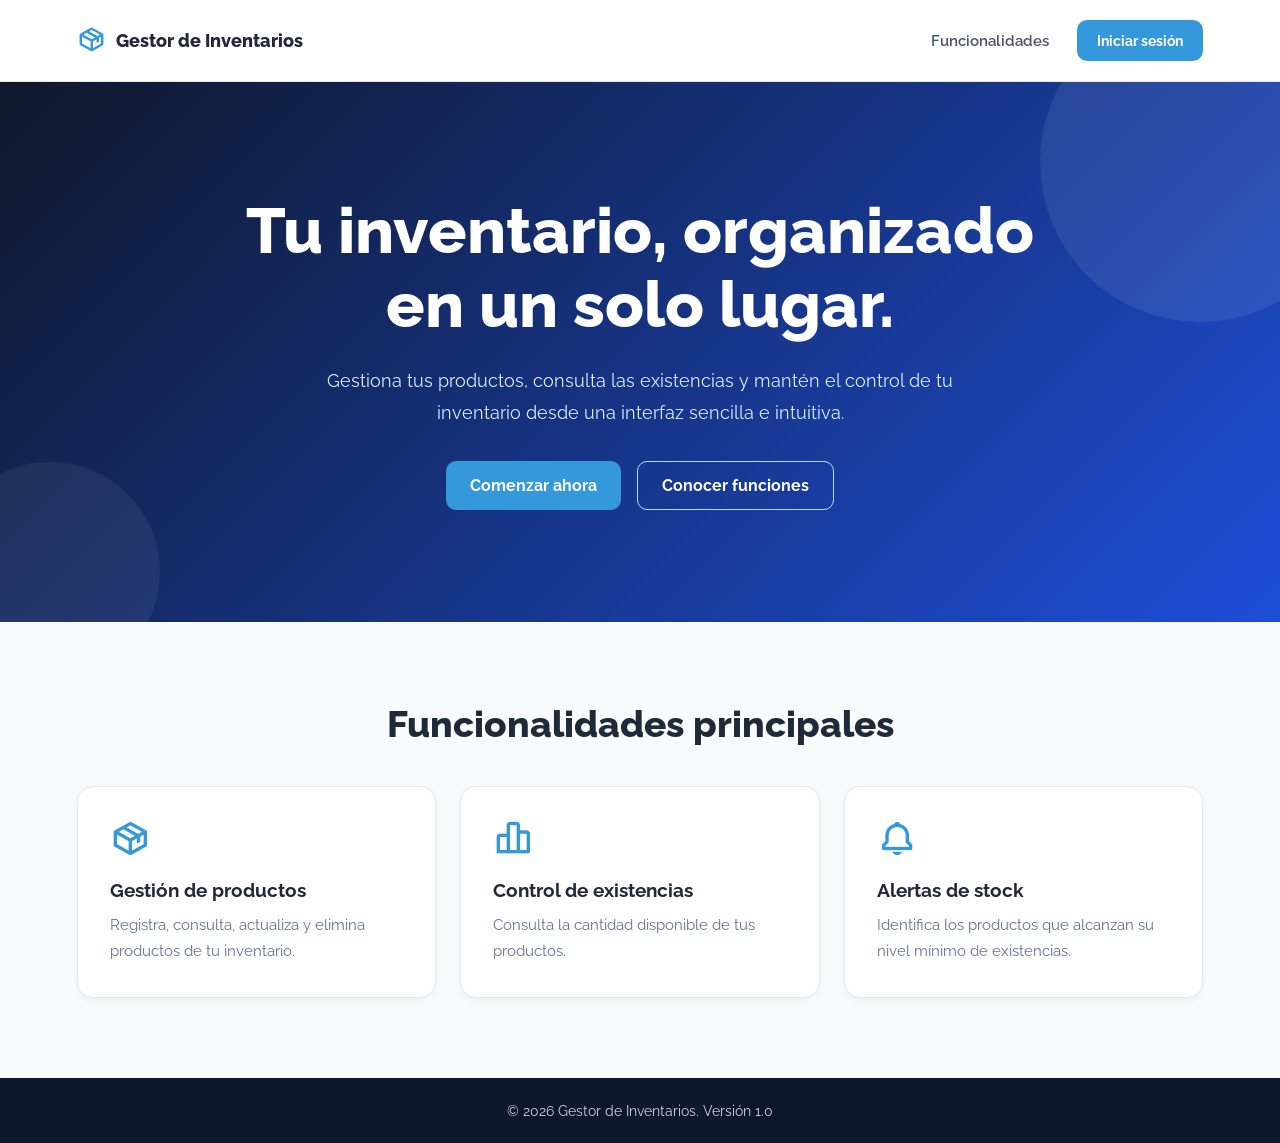
==== index.html @ dc36d88c "Implementa página de inicio con diseño responsive y acceso al sistema" ====
<!DOCTYPE html>
<html lang="es">

<head>

    <!-- Metadatos -->
    <meta charset="UTF-8">
    <meta name="viewport" content="width=device-width, initial-scale=1.0">

    <!-- Estilos -->
    <link rel="stylesheet" href="css/landing.css">

    <!-- Boxicons -->
    <link href="https://unpkg.com/boxicons@2.1.4/css/boxicons.min.css" rel="stylesheet">

    <title>Gestor de Inventarios | Inicio</title>

</head>

<body>
    
    <!-- Encabezado y navegación -->
    <header class="landing__header">

        <a class="landing__brand" href="index.html">
            <i class="bx bx-package" aria-hidden="true"></i>
            Gestor de Inventarios
        </a>

        <nav class="landing__nav" aria-label="Navegación principal">
            <a class="landing__nav-link" href="#funcionalidades">
                Funcionalidades
            </a>

            <a class="landing__nav-button" href="pages/login.html">
                Iniciar sesión
            </a>
        </nav>

    </header>

    <main>

        <!-- Sección principal -->
        <section class="landing__hero">

            <div class="landing__hero-content">

                <h1 class="landing__title">
                    Tu inventario, organizado en un solo lugar.
                </h1>

                <p class="landing__description">
                    Gestiona tus productos, consulta las existencias
                    y mantén el control de tu inventario desde
                    una interfaz sencilla e intuitiva.
                </p>

                <div class="landing__actions">

                    <a class="landing__button landing__button--primary" href="pages/registro.html">
                        Comenzar ahora
                    </a>

                    <a class="landing__button landing__button--secondary" href="#funcionalidades">
                        Conocer funciones
                    </a>

                </div>

            </div>

        </section>

        <!-- Funcionalidades principales -->
        <section class="landing__features" id="funcionalidades">

            <h2 class="landing__section-title">
                Funcionalidades principales
            </h2>

            <div class="landing__features-grid">

                <article class="landing__card">
                    <i class="bx bx-package landing__card-icon" aria-hidden="true"></i>
                    <h3 class="landing__card-title">Gestión de productos</h3>
                    <p class="landing__card-description">
                        Registra, consulta, actualiza y elimina
                        productos de tu inventario.
                    </p>
                </article>

                <article class="landing__card">
                    <i class="bx bx-bar-chart-alt-2 landing__card-icon" aria-hidden="true"></i>
                    <h3 class="landing__card-title">Control de existencias</h3>
                    <p class="landing__card-description">
                        Consulta la cantidad disponible de
                        tus productos.
                    </p>
                </article>

                <article class="landing__card">
                    <i class="bx bx-bell landing__card-icon" aria-hidden="true"></i>
                    <h3 class="landing__card-title">Alertas de stock</h3>
                    <p class="landing__card-description">
                        Identifica los productos que alcanzan
                        su nivel mínimo de existencias.
                    </p>
                </article>

            </div>

        </section>

    </main>

    <!-- Pie de página -->
    <footer class="landing__footer">
        <p>
            &copy; 2026 Gestor de Inventarios.
            Versión 1.0
        </p>
    </footer>

</body>

</html>
---- css/landing.css ----
@import url('https://fonts.googleapis.com/css2?family=Raleway:wght@400;500;600;700;800&display=swap');

/* Configuración global */
* {
    box-sizing: border-box;
}

html {
    scroll-behavior: smooth;
}

body {
    margin: 0;
    font-family: 'Raleway', sans-serif;
    color: #1f2937;
    background-color: #f8fafc;
}

/* Encabezado principal */
.landing__header {
    display: flex;
    justify-content: space-between;
    align-items: center;
    gap: 24px;
    padding: 20px 6%;
    background-color: #ffffff;
    border-bottom: 1px solid #e5e7eb;
    cursor: default;
}

/* Nombre e icono del sistema */
.landing__brand {
    display: inline-flex;
    align-items: center;
    gap: 10px;
    color: #1f2937;
    font-size: 1.1rem;
    font-weight: 800;
    text-decoration: none;
}

.landing__brand i {
    color: #3498db;
    font-size: 1.8rem;
}

/* Navegación */
.landing__nav {
    display: flex;
    align-items: center;
    gap: 28px;
}

.landing__nav-link {
    color: #475569;
    font-size: 0.95rem;
    font-weight: 600;
    text-decoration: none;
}

.landing__nav-link:hover {
    color: #2563eb;
}

/* Botón del encabezado */
.landing__nav-button {
    display: inline-block;
    padding: 12px 20px;
    background-color: #3498db;
    color: #ffffff;
    border-radius: 10px;
    font-size: 0.9rem;
    font-weight: 700;
    text-decoration: none;
    transition: background-color 0.2s ease;
}

.landing__nav-button:hover {
    background-color: #287db4;
}

/* Sección principal Hero */
.landing__hero {
    position: relative;
    display: flex;
    align-items: center;
    justify-content: center;
    min-height: 540px;
    padding: 90px 6%;
    overflow: hidden;
    background: linear-gradient(135deg, #0f172a 0%, #1d4ed8 100%);
    color: #ffffff;
}

/* Círculo decorativo superior derecho */
.landing__hero::before {
    content: "";
    position: absolute;
    width: 320px;
    height: 320px;
    top: -80px;
    right: -80px;
    border-radius: 50%;
    background-color: rgba(255, 255, 255, 0.08);
    pointer-events: none;
}

/* Círculo decorativo inferior izquierdo */
.landing__hero::after {
    content: "";
    position: absolute;
    width: 220px;
    height: 220px;
    bottom: -60px;
    left: -60px;
    border-radius: 50%;
    background-color: rgba(255, 255, 255, 0.06);
    pointer-events: none;
}

/* Contenido principal del Hero */
.landing__hero-content {
    position: relative;
    z-index: 1;
    width: 100%;
    max-width: 850px;
    text-align: center;
    cursor: default;
}

/* Título principal */
.landing__title {
    margin: 0 0 24px;
    font-size: clamp(2.2rem, 5vw, 4rem);
    font-weight: 800;
    line-height: 1.15;
}

/* Descripción del sistema */
.landing__description {
    max-width: 650px;
    margin: 0 auto 32px;
    color: #dbeafe;
    font-size: 1.1rem;
    line-height: 1.8;
}

/* Contenedor de botones */
.landing__actions {
    display: flex;
    justify-content: center;
    flex-wrap: wrap;
    gap: 16px;
}

/* Estilos generales de los botones */
.landing__button {
    display: inline-flex;
    justify-content: center;
    align-items: center;
    min-height: 48px;
    padding: 14px 24px;
    border-radius: 10px;
    font-size: 1rem;
    font-weight: 700;
    text-decoration: none;
    transition: background-color 0.2s ease, transform 0.2s ease;
}

/* Botón principal */
.landing__button--primary {
    background-color: #3498db;
    color: #ffffff;
}

.landing__button--primary:hover {
    background-color: #287db4;
    transform: translateY(-2px);
}

/* Botón secundario */
.landing__button--secondary {
    border: 1px solid #bfdbfe;
    color: #ffffff;
    background-color: transparent;
}

.landing__button--secondary:hover {
    background-color: rgba(255, 255, 255, 0.12);
}

/* Sección de funcionalidades */
.landing__features {
    padding: 80px 6%;
    background-color: #f8fafc;
    scroll-margin-top: 24px;
}

/* Título de sección */
.landing__section-title {
    margin: 0 0 40px;
    text-align: center;
    font-size: clamp(1.7rem, 3vw, 2.3rem);
    font-weight: 800;
    color: #1f2937;
}

/* Cuadrícula de tarjetas */
.landing__features-grid {
    display: grid;
    grid-template-columns: repeat(3, minmax(0, 1fr));
    gap: 24px;
    max-width: 1150px;
    margin: 0 auto;
}

/* Tarjeta individual */
.landing__card {
    padding: 32px;
    background-color: #ffffff;
    border: 1px solid #e5e7eb;
    border-radius: 16px;
    box-shadow: 0 2px 6px rgba(0, 0, 0, 0.05);
}

/* Icono de la tarjeta */
.landing__card-icon {
    display: inline-block;
    margin-bottom: 20px;
    color: #3498db;
    font-size: 2.5rem;
}

/* Título de la tarjeta */
.landing__card-title {
    margin: 0 0 12px;
    font-size: 1.2rem;
    font-weight: 700;
    color: #1f2937;
}

/* Descripción de la tarjeta */
.landing__card-description {
    margin: 0;
    color: #64748b;
    font-size: 0.95rem;
    line-height: 1.7;
}

/* Pie de página */
.landing__footer {
    padding: 24px 6%;
    text-align: center;
    background-color: #0f172a;
    color: #cbd5e1;
}

.landing__footer p {
    margin: 0;
    font-size: 0.9rem;
}

/* Accesibilidad al navegar con teclado */
.landing__brand:focus-visible,
.landing__nav a:focus-visible,
.landing__button:focus-visible {
    outline: 3px solid #93c5fd;
    outline-offset: 4px;
}

/* Adaptación para tabletas */
@media (max-width: 900px) {

    .landing__features-grid {
        grid-template-columns: repeat(2, minmax(0, 1fr));
    }

    .landing__hero {
        min-height: 480px;
        padding: 80px 6%;
    }
}

/* Adaptación para celulares */
@media (max-width: 600px) {

    .landing__header {
        padding: 16px 5%;
        gap: 12px;
    }

    .landing__brand {
        font-size: 0.9rem;
    }

    .landing__brand i {
        font-size: 1.5rem;
    }

    .landing__nav {
        gap: 12px;
    }

    .landing__nav-link {
        display: none;
    }

    .landing__nav-button {
        padding: 10px 12px;
        font-size: 0.8rem;
        white-space: nowrap;
    }

    .landing__hero {
        min-height: 480px;
        padding: 70px 24px;
    }

    .landing__title {
        font-size: clamp(2rem, 8vw, 2.8rem);
    }

    .landing__description {
        font-size: 1rem;
        line-height: 1.6;
    }

    .landing__actions {
        flex-direction: column;
    }

    .landing__button {
        width: 100%;
    }

    .landing__features {
        padding: 60px 20px;
    }

    .landing__features-grid {
        grid-template-columns: 1fr;
    }

    .landing__card {
        padding: 26px;
    }

    /* Reducir los círculos en celulares */
    .landing__hero::before {
        width: 200px;
        height: 200px;
        top: -70px;
        right: -90px;
    }

    .landing__hero::after {
        width: 150px;
        height: 150px;
        bottom: -60px;
        left: -70px;
    }
}
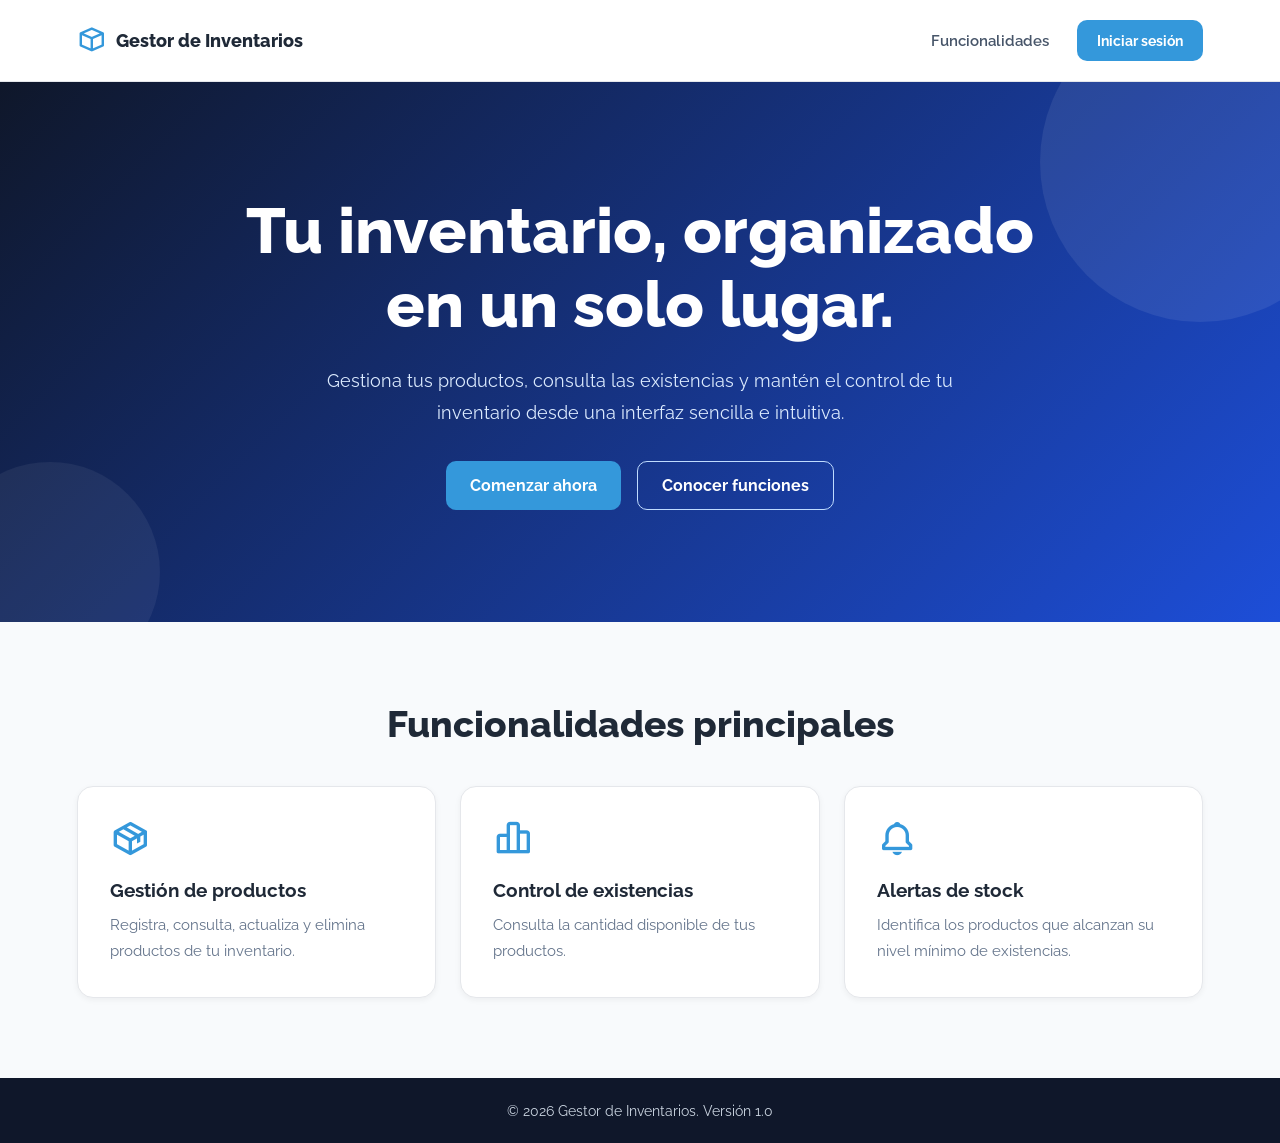
==== commit 129aa76e: "Actualiza favicon, titulos y metadatos y elimina imagenes sin uso" ====
--- a/index.html
+++ b/index.html
@@ -4,16 +4,21 @@
 <head>
 
     <!-- Metadatos -->
+    <!-- Codificación del documento: admite acentos y ñ -->
     <meta charset="UTF-8">
+    <!-- permite que el navegador use el ancho del dispositivo -->
     <meta name="viewport" content="width=device-width, initial-scale=1.0">
-
+    <!-- Información sobre el autor y el contenido de la página -->
+    <meta name="author" content="Carlos Sáenz">
+    <meta name="description" content="Conoce el Gestor de Inventarios: una aplicación web para registrar productos, consultar existencias e identificar stock bajo">
     <!-- Estilos -->
     <link rel="stylesheet" href="css/landing.css">
-
+     <!-- Favicon -->
+    <link rel="icon" href="assets/icons/Favicon-cubo.png" type="image/png">
     <!-- Boxicons -->
     <link href="https://unpkg.com/boxicons@2.1.4/css/boxicons.min.css" rel="stylesheet">
-
-    <title>Gestor de Inventarios | Inicio</title>
+    <!-- Nombre de la página en la pestaña del navegador -->
+    <title>Gestor de Inventarios | Control de productos y stock</title>
 
 </head>
 
@@ -23,7 +28,7 @@
     <header class="landing__header">
 
         <a class="landing__brand" href="index.html">
-            <i class="bx bx-package" aria-hidden="true"></i>
+            <i class="bx bx-cube" aria-hidden="true"></i>
             Gestor de Inventarios
         </a>
 
